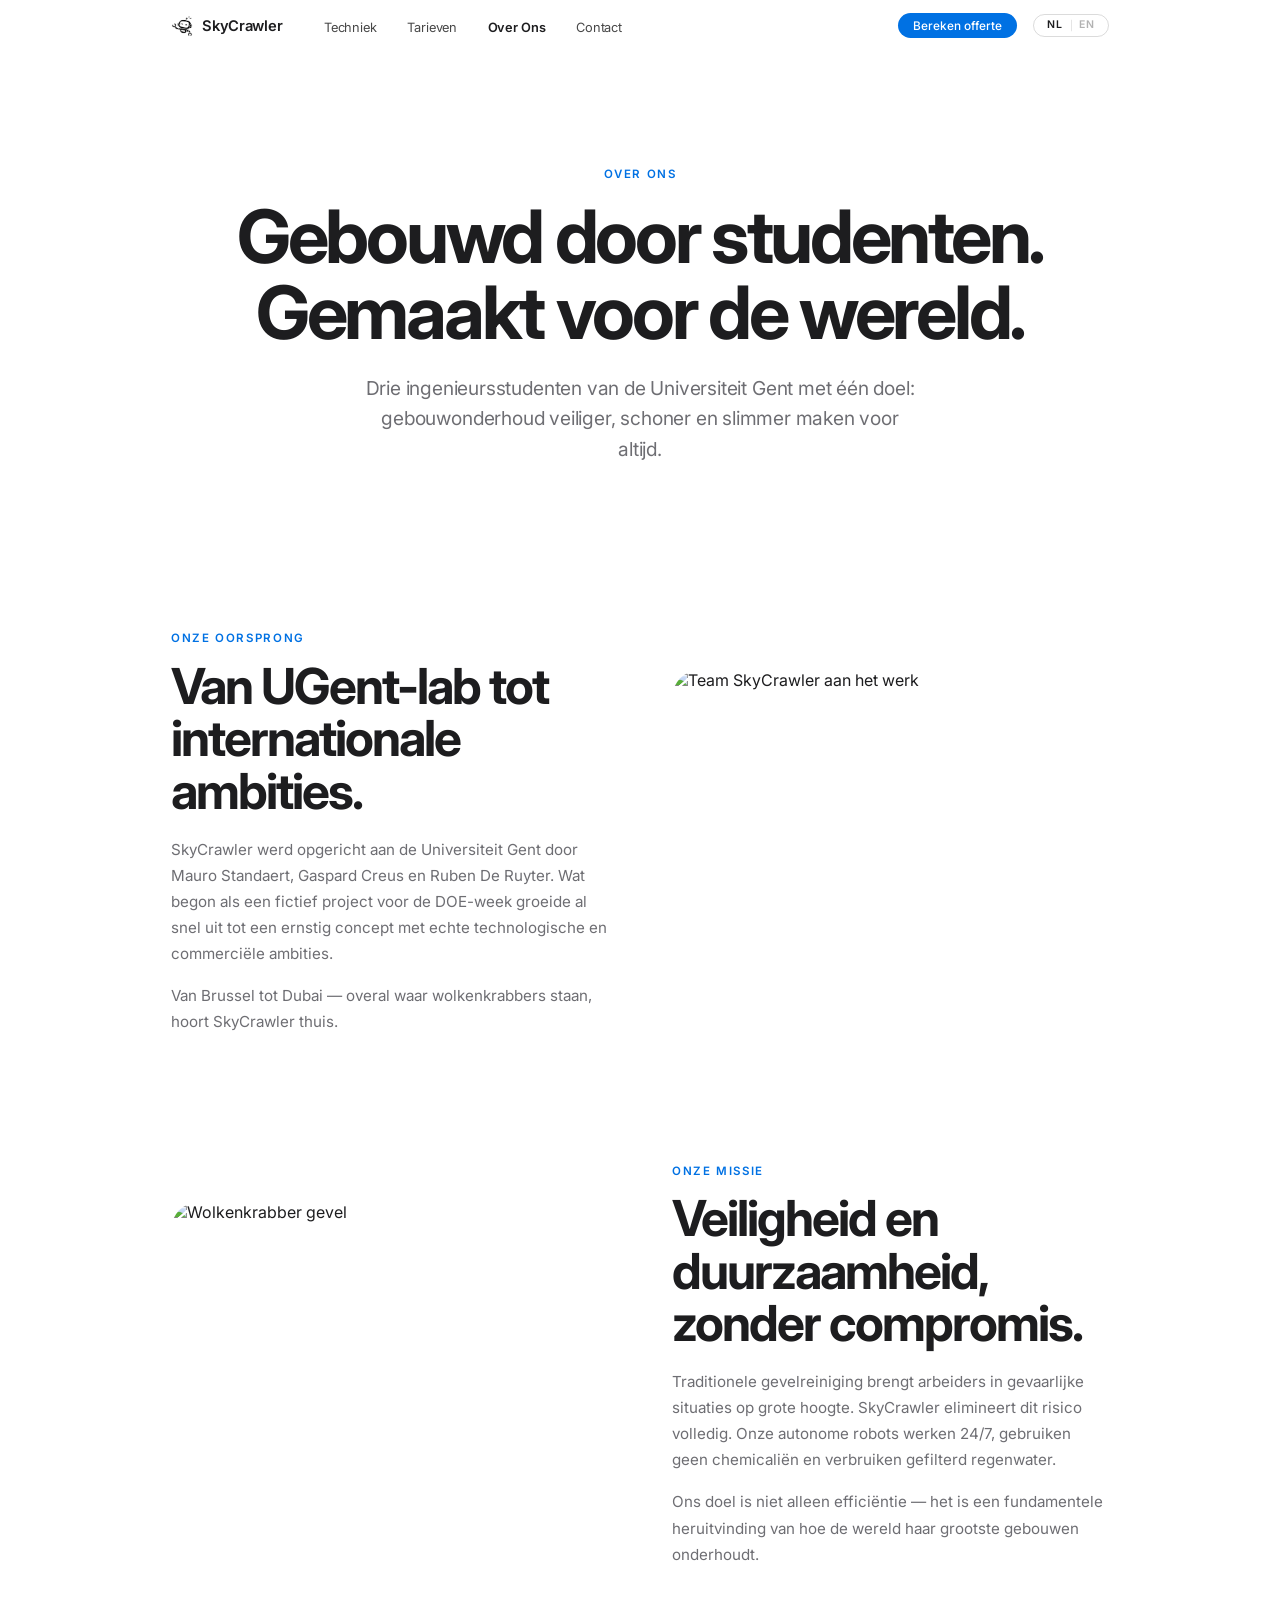
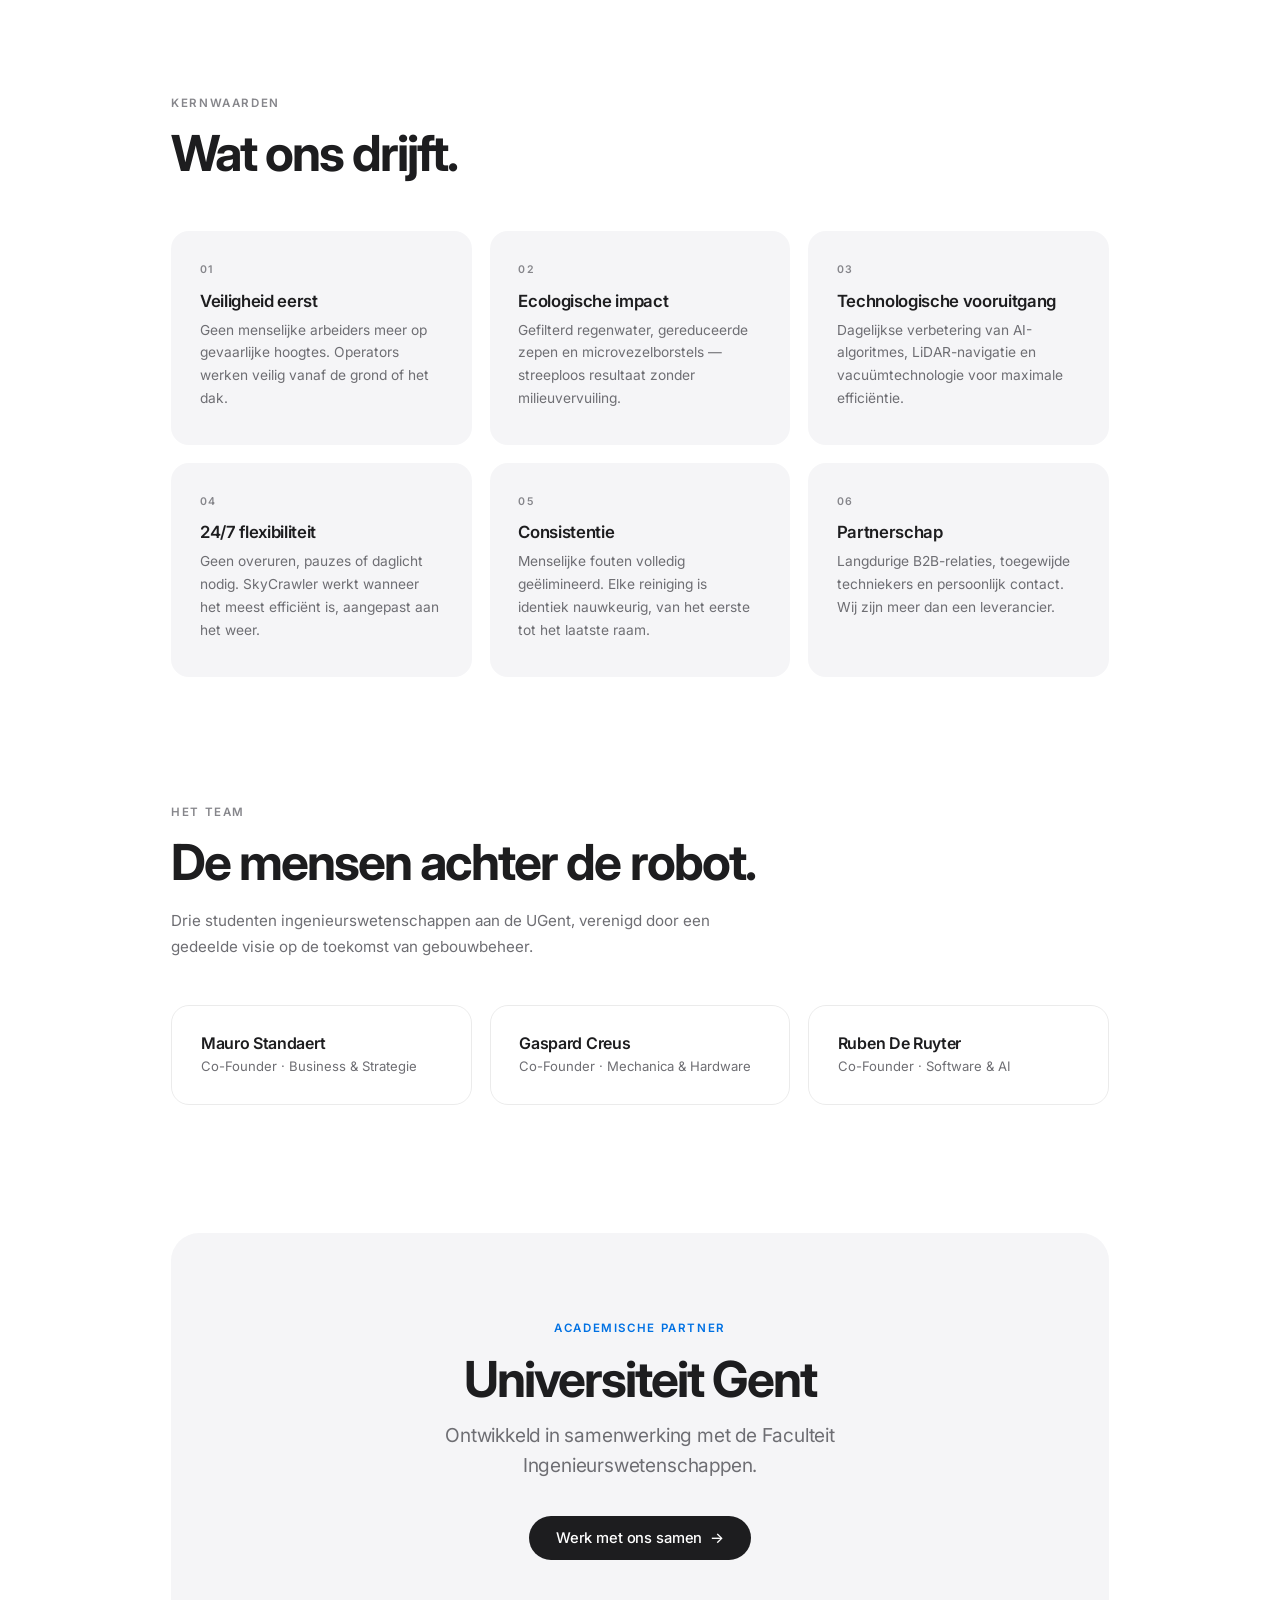
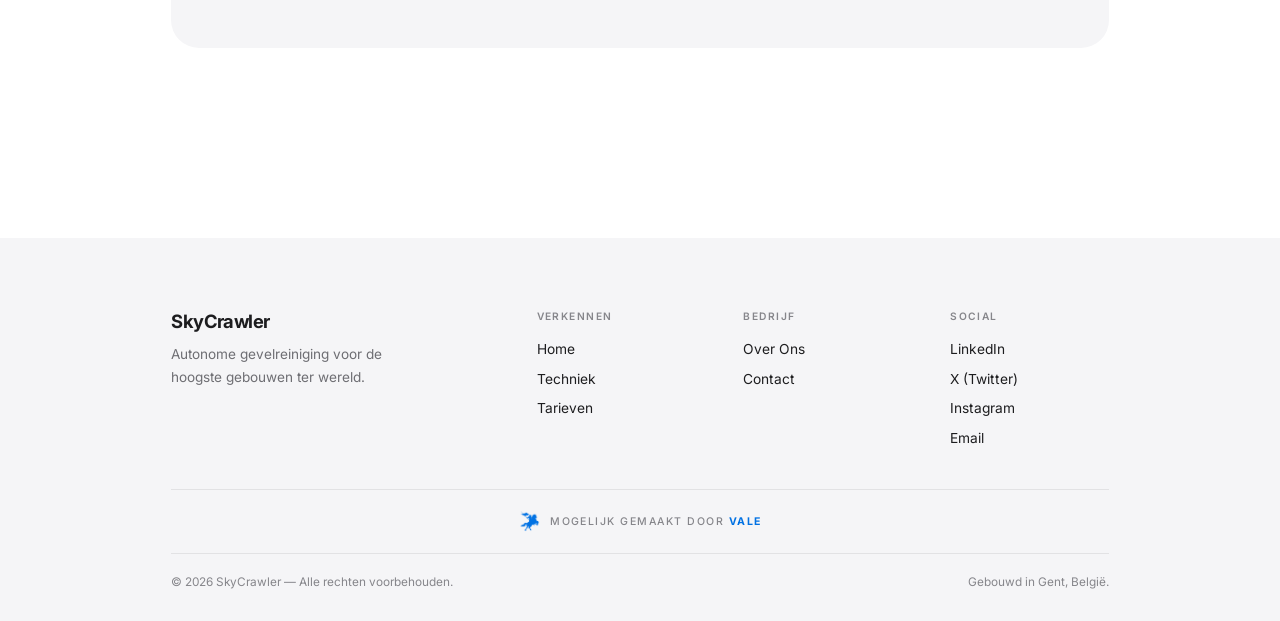
==== businessplan.html @ ca266d57 "SkyCrawler V2 — clean Apple-style redesign (all pages, NL/EN)" ====
<!DOCTYPE html>
<html lang="nl">
<head>
  <meta charset="UTF-8" />
  <meta name="viewport" content="width=device-width, initial-scale=1.0" />
  <title>SkyCrawler — Over Ons</title>
  <meta name="description" content="Drie ingenieursstudenten van de Universiteit Gent met één doel: gebouwonderhoud veiliger, schoner en slimmer maken." />
  <link rel="icon" type="image/png" href="black_robot_logo_transparent.png">
  <link rel="preconnect" href="https://fonts.googleapis.com">
  <link rel="preconnect" href="https://fonts.gstatic.com" crossorigin>
  <link href="https://fonts.googleapis.com/css2?family=Inter:wght@400;500;600;700&display=swap" rel="stylesheet">
  <link rel="stylesheet" href="style.css">
</head>
<body>

  <header class="nav">
    <div class="nav-inner">
      <a class="nav-brand" href="index.html">
        <img src="black_robot_logo_transparent.png" alt="SkyCrawler logo">
        <span>SkyCrawler</span>
      </a>
      <ul class="nav-links">
        <li><a href="techniek.html"><span class="t" data-nl="Techniek" data-en="Technology">Techniek</span></a></li>
        <li><a href="tarieven.html"><span class="t" data-nl="Tarieven" data-en="Pricing">Tarieven</span></a></li>
        <li><a href="businessplan.html"><span class="t" data-nl="Over Ons" data-en="About Us">Over Ons</span></a></li>
        <li><a href="contact.html">Contact</a></li>
      </ul>
      <div class="nav-right">
        <a class="nav-cta" href="tarieven.html#calculator"><span class="t" data-nl="Bereken offerte" data-en="Get a quote">Bereken offerte</span></a>
        <div class="lang-toggle">
          <button class="lang-btn active" data-lang="nl">NL</button>
          <span class="lang-sep">|</span>
          <button class="lang-btn" data-lang="en">EN</button>
        </div>
        <button class="hamburger" aria-label="Menu"><span></span><span></span><span></span></button>
      </div>
    </div>
  </header>
  <div class="mobile-menu">
    <a href="index.html">Home</a>
    <a href="techniek.html"><span class="t" data-nl="Techniek" data-en="Technology">Techniek</span></a>
    <a href="tarieven.html"><span class="t" data-nl="Tarieven" data-en="Pricing">Tarieven</span></a>
    <a href="businessplan.html"><span class="t" data-nl="Over Ons" data-en="About Us">Over Ons</span></a>
    <a href="contact.html">Contact</a>
  </div>

  <!-- ══ HERO ══ -->
  <section class="hero" style="padding-bottom:0;">
    <div class="wrap">
      <p class="eyebrow reveal"><span class="t" data-nl="Over ons" data-en="About us">Over ons</span></p>
      <h1 class="display reveal">
        <span class="t" data-nl="Gebouwd door studenten." data-en="Built by students.">Gebouwd door studenten.</span><br>
        <span class="t" data-nl="Gemaakt voor de wereld." data-en="Made for the world.">Gemaakt voor de wereld.</span>
      </h1>
      <p class="lede reveal">
        <span class="t"
          data-nl="Drie ingenieursstudenten van de Universiteit Gent met één doel: gebouwonderhoud veiliger, schoner en slimmer maken voor altijd."
          data-en="Three engineering students from Ghent University with one goal: making building maintenance safer, cleaner and smarter forever.">
          Drie ingenieursstudenten van de Universiteit Gent met één doel: gebouwonderhoud veiliger, schoner en slimmer maken voor altijd.
        </span>
      </p>
    </div>
  </section>

  <!-- ══ ORIGIN ══ -->
  <section class="section">
    <div class="wrap">
      <div class="split">
        <div>
          <p class="eyebrow reveal"><span class="t" data-nl="Onze oorsprong" data-en="Our origin">Onze oorsprong</span></p>
          <h2 class="title-lg reveal"><span class="t" data-nl="Van UGent-lab tot internationale ambities." data-en="From UGent lab to international ambitions.">Van UGent-lab tot internationale ambities.</span></h2>
          <p class="body-txt reveal">
            <span class="t"
              data-nl="SkyCrawler werd opgericht aan de Universiteit Gent door Mauro Standaert, Gaspard Creus en Ruben De Ruyter. Wat begon als een fictief project voor de DOE-week groeide al snel uit tot een ernstig concept met echte technologische en commerciële ambities."
              data-en="SkyCrawler was founded at Ghent University by Mauro Standaert, Gaspard Creus and Ruben De Ruyter. What began as a fictional project for DOE week quickly grew into a serious concept with real technological and commercial ambitions.">
              SkyCrawler werd opgericht aan de Universiteit Gent door Mauro Standaert, Gaspard Creus en Ruben De Ruyter. Wat begon als een fictief project voor de DOE-week groeide al snel uit tot een ernstig concept met echte technologische en commerciële ambities.
            </span>
          </p>
          <p class="body-txt reveal">
            <span class="t"
              data-nl="Van Brussel tot Dubai — overal waar wolkenkrabbers staan, hoort SkyCrawler thuis."
              data-en="From Brussels to Dubai — wherever skyscrapers stand, SkyCrawler belongs.">
              Van Brussel tot Dubai — overal waar wolkenkrabbers staan, hoort SkyCrawler thuis.
            </span>
          </p>
        </div>
        <img class="reveal" src="https://images.unsplash.com/photo-1522071820081-009f0129c71c?w=1600&q=85&fit=crop" alt="Team SkyCrawler aan het werk" />
      </div>
    </div>
  </section>

  <!-- ══ MISSION ══ -->
  <section class="section" style="padding-top:0;">
    <div class="wrap">
      <div class="split">
        <img class="reveal" src="https://images.unsplash.com/photo-1486325212027-8081e485255e?w=1600&q=85&fit=crop" alt="Wolkenkrabber gevel" style="order:0;" />
        <div>
          <p class="eyebrow reveal"><span class="t" data-nl="Onze missie" data-en="Our mission">Onze missie</span></p>
          <h2 class="title-lg reveal"><span class="t" data-nl="Veiligheid en duurzaamheid, zonder compromis." data-en="Safety and sustainability, without compromise.">Veiligheid en duurzaamheid, zonder compromis.</span></h2>
          <p class="body-txt reveal">
            <span class="t"
              data-nl="Traditionele gevelreiniging brengt arbeiders in gevaarlijke situaties op grote hoogte. SkyCrawler elimineert dit risico volledig. Onze autonome robots werken 24/7, gebruiken geen chemicaliën en verbruiken gefilterd regenwater."
              data-en="Traditional façade cleaning puts workers in dangerous situations at great height. SkyCrawler eliminates this risk entirely. Our autonomous robots work 24/7, use no chemicals and consume filtered rainwater.">
              Traditionele gevelreiniging brengt arbeiders in gevaarlijke situaties op grote hoogte. SkyCrawler elimineert dit risico volledig. Onze autonome robots werken 24/7, gebruiken geen chemicaliën en verbruiken gefilterd regenwater.
            </span>
          </p>
          <p class="body-txt reveal">
            <span class="t"
              data-nl="Ons doel is niet alleen efficiëntie — het is een fundamentele heruitvinding van hoe de wereld haar grootste gebouwen onderhoudt."
              data-en="Our goal is not just efficiency — it is a fundamental reinvention of how the world maintains its tallest buildings.">
              Ons doel is niet alleen efficiëntie — het is een fundamentele heruitvinding van hoe de wereld haar grootste gebouwen onderhoudt.
            </span>
          </p>
        </div>
      </div>
    </div>
  </section>

  <!-- ══ VALUES ══ -->
  <section class="section" style="padding-top:0;">
    <div class="wrap">
      <p class="eyebrow muted reveal"><span class="t" data-nl="Kernwaarden" data-en="Core values">Kernwaarden</span></p>
      <h2 class="title-lg reveal" style="margin-bottom:3.2rem;"><span class="t" data-nl="Wat ons drijft." data-en="What drives us.">Wat ons drijft.</span></h2>
      <div class="grid-3">
        <div class="value-card reveal">
          <p class="value-idx">01</p>
          <h3 class="value-title"><span class="t" data-nl="Veiligheid eerst" data-en="Safety first">Veiligheid eerst</span></h3>
          <p class="value-body"><span class="t"
            data-nl="Geen menselijke arbeiders meer op gevaarlijke hoogtes. Operators werken veilig vanaf de grond of het dak."
            data-en="No more human workers at dangerous heights. Operators work safely from the ground or roof.">Geen menselijke arbeiders meer op gevaarlijke hoogtes. Operators werken veilig vanaf de grond of het dak.</span></p>
        </div>
        <div class="value-card reveal" style="transition-delay:.05s">
          <p class="value-idx">02</p>
          <h3 class="value-title"><span class="t" data-nl="Ecologische impact" data-en="Ecological impact">Ecologische impact</span></h3>
          <p class="value-body"><span class="t"
            data-nl="Gefilterd regenwater, gereduceerde zepen en microvezelborstels — streeploos resultaat zonder milieuvervuiling."
            data-en="Filtered rainwater, reduced soaps and microfibre brushes — streak-free results without environmental pollution.">Gefilterd regenwater, gereduceerde zepen en microvezelborstels — streeploos resultaat zonder milieuvervuiling.</span></p>
        </div>
        <div class="value-card reveal" style="transition-delay:.1s">
          <p class="value-idx">03</p>
          <h3 class="value-title"><span class="t" data-nl="Technologische vooruitgang" data-en="Technological progress">Technologische vooruitgang</span></h3>
          <p class="value-body"><span class="t"
            data-nl="Dagelijkse verbetering van AI-algoritmes, LiDAR-navigatie en vacuümtechnologie voor maximale efficiëntie."
            data-en="Daily improvements to AI algorithms, LiDAR navigation and vacuum technology for maximum efficiency.">Dagelijkse verbetering van AI-algoritmes, LiDAR-navigatie en vacuümtechnologie voor maximale efficiëntie.</span></p>
        </div>
        <div class="value-card reveal" style="transition-delay:.15s">
          <p class="value-idx">04</p>
          <h3 class="value-title"><span class="t" data-nl="24/7 flexibiliteit" data-en="24/7 flexibility">24/7 flexibiliteit</span></h3>
          <p class="value-body"><span class="t"
            data-nl="Geen overuren, pauzes of daglicht nodig. SkyCrawler werkt wanneer het meest efficiënt is, aangepast aan het weer."
            data-en="No overtime, breaks or daylight required. SkyCrawler works whenever most efficient, adapted to the weather.">Geen overuren, pauzes of daglicht nodig. SkyCrawler werkt wanneer het meest efficiënt is, aangepast aan het weer.</span></p>
        </div>
        <div class="value-card reveal" style="transition-delay:.2s">
          <p class="value-idx">05</p>
          <h3 class="value-title"><span class="t" data-nl="Consistentie" data-en="Consistency">Consistentie</span></h3>
          <p class="value-body"><span class="t"
            data-nl="Menselijke fouten volledig geëlimineerd. Elke reiniging is identiek nauwkeurig, van het eerste tot het laatste raam."
            data-en="Human error completely eliminated. Every cleaning is identically precise, from the first to the last window.">Menselijke fouten volledig geëlimineerd. Elke reiniging is identiek nauwkeurig, van het eerste tot het laatste raam.</span></p>
        </div>
        <div class="value-card reveal" style="transition-delay:.25s">
          <p class="value-idx">06</p>
          <h3 class="value-title"><span class="t" data-nl="Partnerschap" data-en="Partnership">Partnerschap</span></h3>
          <p class="value-body"><span class="t"
            data-nl="Langdurige B2B-relaties, toegewijde techniekers en persoonlijk contact. Wij zijn meer dan een leverancier."
            data-en="Long-term B2B relationships, dedicated technicians and personal contact. We are more than a supplier.">Langdurige B2B-relaties, toegewijde techniekers en persoonlijk contact. Wij zijn meer dan een leverancier.</span></p>
        </div>
      </div>
    </div>
  </section>

  <!-- ══ TEAM ══ -->
  <section class="section" style="padding-top:0;">
    <div class="wrap">
      <p class="eyebrow muted reveal"><span class="t" data-nl="Het team" data-en="The team">Het team</span></p>
      <h2 class="title-lg reveal" style="margin-bottom:1.2rem;"><span class="t" data-nl="De mensen achter de robot." data-en="The people behind the robot.">De mensen achter de robot.</span></h2>
      <p class="body-txt reveal" style="max-width:560px; margin-bottom:2.8rem;">
        <span class="t"
          data-nl="Drie studenten ingenieurswetenschappen aan de UGent, verenigd door een gedeelde visie op de toekomst van gebouwbeheer."
          data-en="Three engineering students at UGent, united by a shared vision for the future of building maintenance.">
          Drie studenten ingenieurswetenschappen aan de UGent, verenigd door een gedeelde visie op de toekomst van gebouwbeheer.
        </span>
      </p>
      <div class="grid-3">
        <div class="team-card reveal">
          <p class="team-name">Mauro Standaert</p>
          <p class="team-role"><span class="t" data-nl="Co-Founder · Business & Strategie" data-en="Co-Founder · Business & Strategy">Co-Founder · Business & Strategie</span></p>
        </div>
        <div class="team-card reveal" style="transition-delay:.08s">
          <p class="team-name">Gaspard Creus</p>
          <p class="team-role"><span class="t" data-nl="Co-Founder · Mechanica & Hardware" data-en="Co-Founder · Mechanics & Hardware">Co-Founder · Mechanica & Hardware</span></p>
        </div>
        <div class="team-card reveal" style="transition-delay:.16s">
          <p class="team-name">Ruben De Ruyter</p>
          <p class="team-role">Co-Founder · Software & AI</p>
        </div>
      </div>
    </div>
  </section>

  <!-- ══ PARTNER / CTA ══ -->
  <section class="section-tight" style="padding-top:0;">
    <div class="wrap">
      <div class="cta-band reveal">
        <p class="eyebrow"><span class="t" data-nl="Academische partner" data-en="Academic partner">Academische partner</span></p>
        <h2 class="title-lg"><span class="t" data-nl="Universiteit Gent" data-en="Ghent University">Universiteit Gent</span></h2>
        <p class="lede">
          <span class="t"
            data-nl="Ontwikkeld in samenwerking met de Faculteit Ingenieurswetenschappen."
            data-en="Developed in collaboration with the Faculty of Engineering and Architecture.">
            Ontwikkeld in samenwerking met de Faculteit Ingenieurswetenschappen.
          </span>
        </p>
        <a href="contact.html" class="btn btn-dark"><span class="t" data-nl="Werk met ons samen" data-en="Work with us">Werk met ons samen</span> <span class="arr">→</span></a>
      </div>
    </div>
  </section>

  <footer></footer>
  <script src="main.js"></script>
</body>
</html>
---- style.css ----
/* ═══════════════════════════════════════════
   SkyCrawler V2 — Design System
   Light, minimal, Apple-inspired
   ═══════════════════════════════════════════ */

*, *::before, *::after { box-sizing: border-box; margin: 0; padding: 0; }

:root {
  --ink: #1d1d1f;
  --mid: #6e6e73;
  --faint: #86868b;
  --bg: #ffffff;
  --panel: #f5f5f7;
  --hairline: rgba(0, 0, 0, 0.08);
  --accent: #0071e3;
  --accent-hover: #0077ed;
  --radius: 28px;
  --radius-sm: 18px;
  --nav-h: 52px;
  --ease: cubic-bezier(0.25, 0.46, 0.45, 0.94);
}

html { scroll-behavior: smooth; -webkit-text-size-adjust: 100%; }

body {
  font-family: 'Inter', -apple-system, BlinkMacSystemFont, 'SF Pro Text', sans-serif;
  background: var(--bg);
  color: var(--ink);
  overflow-x: hidden;
  -webkit-font-smoothing: antialiased;
  text-rendering: optimizeLegibility;
}

img { max-width: 100%; display: block; }
a { color: inherit; }

::selection { background: rgba(0, 113, 227, 0.18); }

/* ── LAYOUT ── */
.wrap { max-width: 1040px; margin: 0 auto; padding: 0 max(22px, 4vw); }
.wrap-wide { max-width: 1240px; margin: 0 auto; padding: 0 max(22px, 4vw); }

.section { padding: clamp(5rem, 10vw, 8.5rem) 0; }
.section-tight { padding: clamp(3.5rem, 7vw, 5.5rem) 0; }

/* ── NAV ── */
.nav {
  position: fixed; top: 0; left: 0; right: 0; z-index: 500;
  height: var(--nav-h);
  background: rgba(255, 255, 255, 0.72);
  -webkit-backdrop-filter: saturate(180%) blur(20px);
  backdrop-filter: saturate(180%) blur(20px);
  border-bottom: 1px solid transparent;
  transition: border-color 0.3s ease, background 0.3s ease;
}
.nav.scrolled { border-bottom-color: var(--hairline); background: rgba(255, 255, 255, 0.85); }
.nav-inner {
  max-width: 1040px; margin: 0 auto; height: 100%;
  padding: 0 max(22px, 4vw);
  display: flex; align-items: center; gap: 2.2rem;
}
.nav-brand { display: flex; align-items: center; gap: 0.6rem; text-decoration: none; margin-right: 0.4rem; }
.nav-brand img { height: 22px; width: auto; }
.nav-brand span { font-size: 0.92rem; font-weight: 600; letter-spacing: -0.02em; color: var(--ink); }
.nav-links { list-style: none; display: flex; gap: 1.9rem; align-items: center; }
.nav-links a {
  text-decoration: none; font-size: 0.8rem; font-weight: 400;
  color: rgba(0, 0, 0, 0.72); letter-spacing: -0.01em;
  transition: color 0.2s ease;
}
.nav-links a:hover, .nav-links a.active { color: var(--ink); }
.nav-links a.active { font-weight: 600; }
.nav-right { margin-left: auto; display: flex; align-items: center; gap: 1rem; }
.nav-cta {
  display: none; text-decoration: none;
  font-size: 0.74rem; font-weight: 500; color: #fff;
  background: var(--accent); padding: 0.36rem 0.95rem; border-radius: 980px;
  transition: background 0.2s ease;
}
.nav-cta:hover { background: var(--accent-hover); }
@media (min-width: 900px) { .nav-cta { display: inline-block; } }

.lang-toggle {
  display: flex; align-items: center; gap: 0.4rem;
  border: 1px solid rgba(0, 0, 0, 0.14); border-radius: 980px;
  padding: 0.3rem 0.8rem;
}
.lang-btn {
  background: none; border: none; cursor: pointer; font-family: inherit;
  font-size: 0.66rem; font-weight: 600; letter-spacing: 0.1em; line-height: 1;
  color: rgba(0, 0, 0, 0.3); padding: 0; transition: color 0.25s ease;
}
.lang-btn.active { color: var(--ink); }
.lang-sep { font-size: 0.6rem; color: rgba(0, 0, 0, 0.14); user-select: none; }

.hamburger {
  display: none; background: none; border: none; cursor: pointer;
  width: 34px; height: 34px; position: relative; z-index: 610;
}
.hamburger span {
  display: block; width: 17px; height: 1.5px; background: var(--ink);
  margin: 4px auto; border-radius: 2px; transition: transform 0.3s var(--ease), opacity 0.2s;
}
.hamburger.open span:nth-child(1) { transform: translateY(5.5px) rotate(45deg); }
.hamburger.open span:nth-child(2) { opacity: 0; }
.hamburger.open span:nth-child(3) { transform: translateY(-5.5px) rotate(-45deg); }

.mobile-menu {
  position: fixed; inset: 0; z-index: 600;
  background: rgba(255, 255, 255, 0.94);
  -webkit-backdrop-filter: blur(24px); backdrop-filter: blur(24px);
  display: flex; flex-direction: column; justify-content: center;
  padding: 0 2.2rem; gap: 0.4rem;
  opacity: 0; pointer-events: none; transition: opacity 0.3s ease;
}
.mobile-menu.open { opacity: 1; pointer-events: auto; }
.mobile-menu a {
  text-decoration: none; color: var(--ink);
  font-size: 1.7rem; font-weight: 600; letter-spacing: -0.03em;
  padding: 0.7rem 0; border-bottom: 1px solid var(--hairline);
  opacity: 0; transform: translateY(12px);
  transition: opacity 0.4s ease, transform 0.4s var(--ease);
}
.mobile-menu.open a { opacity: 1; transform: translateY(0); }
.mobile-menu.open a:nth-child(1) { transition-delay: 0.05s; }
.mobile-menu.open a:nth-child(2) { transition-delay: 0.1s; }
.mobile-menu.open a:nth-child(3) { transition-delay: 0.15s; }
.mobile-menu.open a:nth-child(4) { transition-delay: 0.2s; }
.mobile-menu.open a:nth-child(5) { transition-delay: 0.25s; }

@media (max-width: 820px) {
  .nav-links { display: none; }
  .hamburger { display: block; }
}

/* ── TYPE ── */
.eyebrow {
  font-size: 0.72rem; font-weight: 600; letter-spacing: 0.14em;
  text-transform: uppercase; color: var(--accent); margin-bottom: 1.1rem;
}
.eyebrow.muted { color: var(--faint); }
.display {
  font-size: clamp(2.6rem, 6.4vw, 4.6rem); font-weight: 700;
  letter-spacing: -0.045em; line-height: 1.03; color: var(--ink);
}
.title-lg {
  font-size: clamp(2rem, 4.2vw, 3.1rem); font-weight: 700;
  letter-spacing: -0.04em; line-height: 1.06; color: var(--ink);
}
.title-md {
  font-size: clamp(1.45rem, 2.6vw, 2rem); font-weight: 700;
  letter-spacing: -0.03em; line-height: 1.15; color: var(--ink);
}
.lede {
  font-size: clamp(1rem, 1.7vw, 1.2rem); font-weight: 400;
  color: var(--mid); line-height: 1.6; letter-spacing: -0.01em;
}
.body-txt { font-size: 0.95rem; font-weight: 400; color: var(--mid); line-height: 1.72; }

/* ── BUTTONS ── */
.btn {
  display: inline-flex; align-items: center; gap: 0.5rem;
  padding: 0.8rem 1.7rem; border-radius: 980px;
  font-size: 0.92rem; font-weight: 500; letter-spacing: -0.01em;
  text-decoration: none; cursor: pointer; border: none; font-family: inherit;
  transition: background 0.2s ease, transform 0.2s var(--ease), box-shadow 0.2s ease;
}
.btn-primary { background: var(--accent); color: #fff; }
.btn-primary:hover { background: var(--accent-hover); transform: translateY(-1px); box-shadow: 0 10px 26px rgba(0, 113, 227, 0.28); }
.btn-dark { background: var(--ink); color: #fff; }
.btn-dark:hover { background: #000; transform: translateY(-1px); box-shadow: 0 10px 26px rgba(0, 0, 0, 0.16); }
.btn-link {
  display: inline-flex; align-items: center; gap: 0.35rem;
  font-size: 0.95rem; font-weight: 500; color: var(--accent);
  text-decoration: none; letter-spacing: -0.01em;
}
.btn-link .arr { transition: transform 0.2s var(--ease); display: inline-block; }
.btn-link:hover .arr { transform: translateX(3px); }
.btn-link:hover { text-decoration: underline; }

/* ── REVEAL ── */
.reveal { opacity: 0; transform: translateY(26px); transition: opacity 0.7s ease, transform 0.7s var(--ease); }
.reveal.vis { opacity: 1; transform: translateY(0); }
@media (prefers-reduced-motion: reduce) {
  .reveal { opacity: 1; transform: none; transition: none; }
}

/* ── CARDS ── */
.card {
  background: var(--panel); border-radius: var(--radius);
  padding: clamp(1.8rem, 3vw, 2.6rem);
}
.card-white {
  background: #fff; border: 1px solid var(--hairline); border-radius: var(--radius);
  padding: clamp(1.8rem, 3vw, 2.6rem);
}

/* ── HERO (shared) ── */
.hero { padding: calc(var(--nav-h) + clamp(4rem, 9vw, 7.5rem)) 0 clamp(3rem, 6vw, 5rem); text-align: center; }
.hero .display { max-width: 820px; margin: 0 auto 1.4rem; }
.hero .lede { max-width: 560px; margin: 0 auto 2.4rem; }
.hero-actions { display: flex; gap: 1.6rem; align-items: center; justify-content: center; flex-wrap: wrap; }

.hero-media { margin-top: clamp(2.5rem, 6vw, 4.5rem); }
.hero-media img {
  width: 100%; border-radius: var(--radius);
  box-shadow: 0 24px 70px rgba(0, 0, 0, 0.14);
}

/* ── STAT / PROBLEM CARDS ── */
.grid-3 { display: grid; grid-template-columns: repeat(3, 1fr); gap: 1.1rem; }
.grid-2 { display: grid; grid-template-columns: 1fr 1fr; gap: 1.1rem; }

.stat-card { display: flex; flex-direction: column; }
.stat-cat {
  font-size: 0.66rem; font-weight: 700; letter-spacing: 0.18em;
  text-transform: uppercase; color: var(--faint); margin-bottom: 2.2rem;
}
.stat-big {
  font-size: clamp(2.6rem, 5vw, 3.8rem); font-weight: 700;
  letter-spacing: -0.05em; color: var(--ink); line-height: 1; margin-bottom: 0.5rem;
}
.stat-unit { font-size: 0.8rem; font-weight: 500; color: var(--faint); margin-bottom: 1.4rem; }
.stat-title { font-size: 1.05rem; font-weight: 600; letter-spacing: -0.02em; color: var(--ink); margin-bottom: 0.6rem; }
.stat-body { font-size: 0.88rem; color: var(--mid); line-height: 1.68; }
.stat-note {
  margin-top: 1.6rem; padding-top: 1.2rem; border-top: 1px solid var(--hairline);
  font-size: 0.78rem; color: var(--faint); line-height: 1.6;
}
.stat-note strong { color: var(--mid); font-weight: 600; }

/* ── COMPARISON BARS ── */
.chart-grid { display: grid; grid-template-columns: repeat(2, 1fr); gap: 1.1rem; }
.chart-card { background: #fff; border: 1px solid var(--hairline); border-radius: var(--radius); padding: 2rem 2.2rem 1.7rem; }
.chart-hd {
  font-size: 0.7rem; font-weight: 600; letter-spacing: 0.12em;
  text-transform: uppercase; color: var(--faint); margin-bottom: 1.6rem;
}
.bars { display: flex; gap: 2.4rem; height: 150px; align-items: flex-end; justify-content: center; border-bottom: 1px solid var(--hairline); }
.bar-col { display: flex; flex-direction: column; align-items: center; justify-content: flex-end; height: 100%; }
.bar-val { font-size: 0.82rem; font-weight: 600; color: var(--mid); margin-bottom: 0.5rem; white-space: nowrap; }
.bar-val.hi { color: var(--accent); }
.bar {
  width: 44px; border-radius: 8px 8px 0 0; height: 0;
  transition: height 1.2s var(--ease);
}
.bar.grey { background: #d8d8dc; }
.bar.blue { background: linear-gradient(to top, #0058b0, var(--accent)); }
.bar.animated { height: var(--h); }
.bar-x { display: flex; gap: 2.4rem; justify-content: center; padding-top: 0.7rem; }
.bar-x span { width: 44px; min-width: max-content; text-align: center; font-size: 0.72rem; color: var(--faint); }

/* ── FEATURE LIST ── */
.feat-grid { display: grid; grid-template-columns: repeat(3, 1fr); gap: clamp(1.6rem, 3vw, 2.8rem); }
.feat-idx { font-size: 0.68rem; font-weight: 600; letter-spacing: 0.14em; color: var(--faint); margin-bottom: 0.9rem; }
.feat-title { font-size: 1.25rem; font-weight: 700; letter-spacing: -0.025em; color: var(--ink); margin-bottom: 0.6rem; }
.feat-body { font-size: 0.9rem; color: var(--mid); line-height: 1.7; }

/* ── TRUST CAROUSEL ── */
.carousel-outer {
  overflow: hidden;
  -webkit-mask-image: linear-gradient(90deg, transparent 0%, #000 12%, #000 88%, transparent 100%);
  mask-image: linear-gradient(90deg, transparent 0%, #000 12%, #000 88%, transparent 100%);
}
.carousel-track { display: flex; align-items: center; animation: sc-car 36s linear infinite; width: max-content; }
@keyframes sc-car { from { transform: translateX(0); } to { transform: translateX(-50%); } }
.logo-item {
  padding: 0 3rem; white-space: nowrap; font-size: 0.8rem; font-weight: 700;
  letter-spacing: 0.08em; color: #c2c5cc; text-transform: uppercase; line-height: 3;
}
.logo-item.serif { font-style: italic; text-transform: none; letter-spacing: 0.02em; font-weight: 600; }

/* ── CTA BAND ── */
.cta-band { background: var(--panel); border-radius: var(--radius); padding: clamp(3.2rem, 7vw, 5.5rem) clamp(1.6rem, 5vw, 4rem); text-align: center; }
.cta-band .title-lg { margin-bottom: 0.9rem; }
.cta-band .lede { max-width: 480px; margin: 0 auto 2.2rem; }

/* ── SPEC GRID (techniek) ── */
.spec-grid { display: grid; grid-template-columns: repeat(3, 1fr); gap: 1.1rem; }
.spec-cell { background: var(--panel); border-radius: var(--radius-sm); padding: 2.1rem 1.9rem; }
.spec-num {
  font-size: clamp(1.9rem, 3.4vw, 2.6rem); font-weight: 700;
  letter-spacing: -0.045em; color: var(--ink); margin-bottom: 0.35rem;
}
.spec-label { font-size: 0.82rem; color: var(--mid); }

/* ── SPLIT (image + text) ── */
.split { display: grid; grid-template-columns: 1fr 1fr; gap: clamp(2.2rem, 5vw, 4.5rem); align-items: center; }
.split img { width: 100%; border-radius: var(--radius); aspect-ratio: 4 / 3; object-fit: cover; }
.split .eyebrow { margin-bottom: 0.9rem; }
.split .title-lg { margin-bottom: 1.2rem; max-width: 460px; }
.split .body-txt + .body-txt { margin-top: 1rem; }

/* ── DETAIL ROWS (techniek mechanics) ── */
.detail-list { border-top: 1px solid var(--hairline); }
.detail-row {
  display: grid; grid-template-columns: 200px 1fr; gap: 2.5rem;
  padding: 2.2rem 0; border-bottom: 1px solid var(--hairline);
}
.detail-key { font-size: 0.74rem; font-weight: 600; letter-spacing: 0.12em; text-transform: uppercase; color: var(--faint); padding-top: 0.3rem; }
.detail-title { font-size: 1.15rem; font-weight: 600; letter-spacing: -0.02em; color: var(--ink); margin-bottom: 0.55rem; }
.detail-body { font-size: 0.92rem; color: var(--mid); line-height: 1.72; max-width: 620px; }

/* ── CALCULATOR ── */
.calc-grid { display: grid; grid-template-columns: 1fr 1fr; gap: 1.1rem; align-items: stretch; }
.calc-panel { background: var(--panel); border-radius: var(--radius); padding: clamp(2rem, 3.4vw, 2.8rem); }
.panel-title {
  font-size: 0.72rem; font-weight: 600; letter-spacing: 0.13em;
  text-transform: uppercase; color: var(--faint); margin-bottom: 2rem;
}
.field-slider { margin-bottom: 2.1rem; }
.field-slider label {
  display: flex; justify-content: space-between; align-items: baseline;
  font-size: 0.88rem; font-weight: 500; color: var(--ink); margin-bottom: 0.85rem; gap: 1rem;
}
.field-slider label output { font-size: 0.86rem; font-weight: 600; color: var(--accent); white-space: nowrap; }
input[type="range"] {
  width: 100%; -webkit-appearance: none; appearance: none; height: 3px;
  background: rgba(0, 0, 0, 0.12); outline: none; border-radius: 3px; cursor: pointer;
}
input[type="range"]::-webkit-slider-thumb {
  -webkit-appearance: none; width: 20px; height: 20px; border-radius: 50%;
  background: #fff; border: 1px solid rgba(0, 0, 0, 0.08);
  box-shadow: 0 2px 8px rgba(0, 0, 0, 0.22); cursor: pointer;
}
input[type="range"]::-moz-range-thumb {
  width: 20px; height: 20px; border-radius: 50%;
  background: #fff; border: 1px solid rgba(0, 0, 0, 0.08);
  box-shadow: 0 2px 8px rgba(0, 0, 0, 0.22); cursor: pointer;
}
.output-panel { background: var(--ink); color: #fff; border-radius: var(--radius); padding: clamp(2rem, 3.4vw, 2.8rem); display: flex; flex-direction: column; }
.output-panel .panel-title { color: rgba(255, 255, 255, 0.45); }
.output-row {
  display: flex; justify-content: space-between; align-items: baseline;
  padding: 1rem 0; border-bottom: 1px solid rgba(255, 255, 255, 0.12);
}
.output-row .label { font-size: 0.88rem; color: rgba(255, 255, 255, 0.55); }
.output-row .value { font-size: 1rem; font-weight: 600; letter-spacing: -0.02em; }
.output-total { margin-top: auto; padding-top: 1.8rem; }
.output-total .label {
  font-size: 0.68rem; font-weight: 600; letter-spacing: 0.12em;
  text-transform: uppercase; color: rgba(255, 255, 255, 0.45); margin-bottom: 0.4rem;
}
.output-total .capex { font-size: clamp(1.9rem, 3.6vw, 2.7rem); font-weight: 700; letter-spacing: -0.04em; }
.output-total .opex { font-size: 1rem; color: rgba(255, 255, 255, 0.55); margin-top: 0.25rem; }
.output-panel .btn { margin-top: 1.8rem; justify-content: center; background: #fff; color: var(--ink); }
.output-panel .btn:hover { background: var(--panel); transform: translateY(-1px); }

/* ── FAQ ── */
.faq-list { border-top: 1px solid var(--hairline); }
.faq-item { border-bottom: 1px solid var(--hairline); }
.faq-question {
  width: 100%; background: none; border: none; text-align: left;
  display: flex; align-items: center; justify-content: space-between; gap: 2rem;
  padding: 1.5rem 0; cursor: pointer; font-family: inherit;
}
.faq-q-text { font-size: 1rem; font-weight: 500; letter-spacing: -0.015em; color: var(--ink); line-height: 1.45; }
.faq-icon {
  width: 26px; height: 26px; flex-shrink: 0; border-radius: 50%;
  background: var(--panel);
  display: flex; align-items: center; justify-content: center;
  color: var(--mid); transition: transform 0.35s var(--ease), background 0.2s;
}
.faq-item.open .faq-icon { transform: rotate(45deg); background: #e8e8ed; }
.faq-answer-wrap { overflow: hidden; max-height: 0; transition: max-height 0.4s var(--ease); }
.faq-item.open .faq-answer-wrap { max-height: 340px; }
.faq-answer { font-size: 0.9rem; color: var(--mid); line-height: 1.75; padding: 0 3rem 1.6rem 0; max-width: 680px; }

/* ── VALUES / TEAM (over ons) ── */
.value-card { background: var(--panel); border-radius: var(--radius-sm); padding: 2rem 1.8rem 2.2rem; transition: transform 0.3s var(--ease), box-shadow 0.3s ease; }
.value-card:hover { transform: translateY(-4px); box-shadow: 0 18px 40px rgba(0, 0, 0, 0.07); }
.value-idx { font-size: 0.66rem; font-weight: 600; letter-spacing: 0.14em; color: var(--faint); margin-bottom: 0.9rem; }
.value-title { font-size: 1.05rem; font-weight: 600; letter-spacing: -0.02em; color: var(--ink); margin-bottom: 0.5rem; }
.value-body { font-size: 0.86rem; color: var(--mid); line-height: 1.66; }

.team-card { border: 1px solid var(--hairline); border-radius: var(--radius-sm); padding: 1.7rem 1.8rem; }
.team-name { font-size: 1rem; font-weight: 600; letter-spacing: -0.02em; color: var(--ink); margin-bottom: 0.25rem; }
.team-role { font-size: 0.82rem; color: var(--mid); line-height: 1.5; }

/* ── CONTACT ── */
.contact-grid { display: grid; grid-template-columns: 1fr 1.1fr; gap: clamp(2.5rem, 5vw, 4.5rem); align-items: start; }
.info-head {
  font-size: 0.66rem; font-weight: 700; letter-spacing: 0.18em;
  text-transform: uppercase; color: var(--faint); margin-bottom: 0.9rem;
}
.contact-block + .contact-block { margin-top: 2.6rem; }
.contact-link {
  display: flex; align-items: center; justify-content: space-between;
  padding: 0.85rem 0; border-bottom: 1px solid var(--hairline);
  text-decoration: none; font-size: 0.92rem; font-weight: 500; color: var(--ink);
  transition: color 0.18s ease;
}
.contact-link:first-of-type { border-top: 1px solid var(--hairline); }
.contact-link:hover { color: var(--accent); }
.contact-link .arr { opacity: 0.3; transition: opacity 0.18s, transform 0.18s var(--ease); }
.contact-link:hover .arr { opacity: 1; transform: translateX(4px); }
.step { display: flex; align-items: flex-start; gap: 1rem; }
.step + .step { margin-top: 1.2rem; }
.step-n { font-size: 0.66rem; font-weight: 700; color: var(--accent); flex-shrink: 0; padding-top: 0.2rem; min-width: 22px; }
.step-txt { font-size: 0.9rem; color: var(--ink); line-height: 1.55; }
.step-txt small { display: block; font-size: 0.78rem; color: var(--faint); margin-top: 0.15rem; }

.form-panel { background: var(--panel); border-radius: var(--radius); padding: clamp(1.8rem, 3.4vw, 2.8rem); }
.form-grid { display: grid; grid-template-columns: 1fr 1fr; gap: 0.85rem; }
.form-full { grid-column: span 2; }
.form-field { display: flex; flex-direction: column; gap: 0.4rem; }
.form-field label {
  font-size: 0.7rem; font-weight: 600; letter-spacing: 0.06em;
  text-transform: uppercase; color: var(--faint);
}
.form-field input, .form-field textarea, .form-field select {
  padding: 0.9rem 1rem; border: 1px solid rgba(0, 0, 0, 0.1); border-radius: 12px;
  font-family: inherit; font-size: 0.92rem; color: var(--ink);
  background: #fff; outline: none; resize: none; appearance: none; -webkit-appearance: none;
  transition: border-color 0.2s ease, box-shadow 0.2s ease;
}
.form-field input:focus, .form-field textarea:focus, .form-field select:focus {
  border-color: var(--accent); box-shadow: 0 0 0 3.5px rgba(0, 113, 227, 0.14);
}
.form-field textarea { min-height: 140px; }
.form-field select {
  background-image: url("data:image/svg+xml,%3Csvg xmlns='http://www.w3.org/2000/svg' width='12' height='8' viewBox='0 0 12 8'%3E%3Cpath d='M1 1l5 5 5-5' stroke='%236e6e73' stroke-width='1.5' fill='none' stroke-linecap='round'/%3E%3C/svg%3E");
  background-repeat: no-repeat; background-position: right 1rem center;
  padding-right: 2.5rem; cursor: pointer;
}

/* ── FOOTER ── */
.footer { background: var(--panel); margin-top: clamp(4rem, 8vw, 7rem); }
.footer-inner { max-width: 1040px; margin: 0 auto; padding: clamp(3rem, 6vw, 4.5rem) max(22px, 4vw) 2rem; }
.footer-grid {
  display: grid; grid-template-columns: 2fr 1fr 1fr 1fr; gap: 2rem 3rem;
  padding-bottom: 2.6rem; border-bottom: 1px solid var(--hairline);
}
.footer-brand-name { font-size: 1.15rem; font-weight: 700; letter-spacing: -0.03em; color: var(--ink); margin-bottom: 0.7rem; }
.footer-tagline { font-size: 0.85rem; color: var(--mid); line-height: 1.65; max-width: 250px; }
.footer-col-hd {
  font-size: 0.64rem; font-weight: 600; letter-spacing: 0.14em;
  text-transform: uppercase; color: var(--faint); margin-bottom: 1rem;
}
.footer-links { list-style: none; display: flex; flex-direction: column; gap: 0.6rem; }
.footer-links a { text-decoration: none; font-size: 0.86rem; color: var(--ink); transition: color 0.18s; }
.footer-links a:hover { color: var(--mid); }
.footer-vale {
  display: flex; align-items: center; justify-content: center; gap: 0.6rem;
  padding: 1.3rem 0; border-bottom: 1px solid var(--hairline);
  text-decoration: none; transition: opacity 0.2s;
}
.footer-vale:hover { opacity: 0.7; }
.footer-vale .horse {
  display: inline-block; height: 22px; width: 22px; flex-shrink: 0; background: var(--accent);
  -webkit-mask: url("horseman_logo_transparent.png") no-repeat center / contain;
  mask: url("horseman_logo_transparent.png") no-repeat center / contain;
}
.footer-vale span { font-size: 0.66rem; font-weight: 500; letter-spacing: 0.14em; text-transform: uppercase; color: var(--faint); }
.footer-vale strong { font-weight: 700; color: var(--accent); }
.footer-btm {
  display: flex; align-items: center; justify-content: space-between;
  padding-top: 1.3rem; flex-wrap: wrap; gap: 0.5rem;
}
.footer-btm span { font-size: 0.74rem; color: var(--faint); }

/* ── RESPONSIVE ── */
@media (max-width: 900px) {
  .grid-3, .feat-grid, .spec-grid { grid-template-columns: 1fr 1fr; }
  .chart-grid, .calc-grid, .contact-grid, .split { grid-template-columns: 1fr; }
  .detail-row { grid-template-columns: 1fr; gap: 0.7rem; padding: 1.8rem 0; }
  .footer-grid { grid-template-columns: 1fr 1fr; }
  .footer-brand-col { grid-column: span 2; }
}
@media (max-width: 600px) {
  .grid-3, .grid-2, .feat-grid, .spec-grid { grid-template-columns: 1fr; }
  .hero-actions { flex-direction: column; gap: 1.1rem; }
  .footer-btm { flex-direction: column; text-align: center; }
}
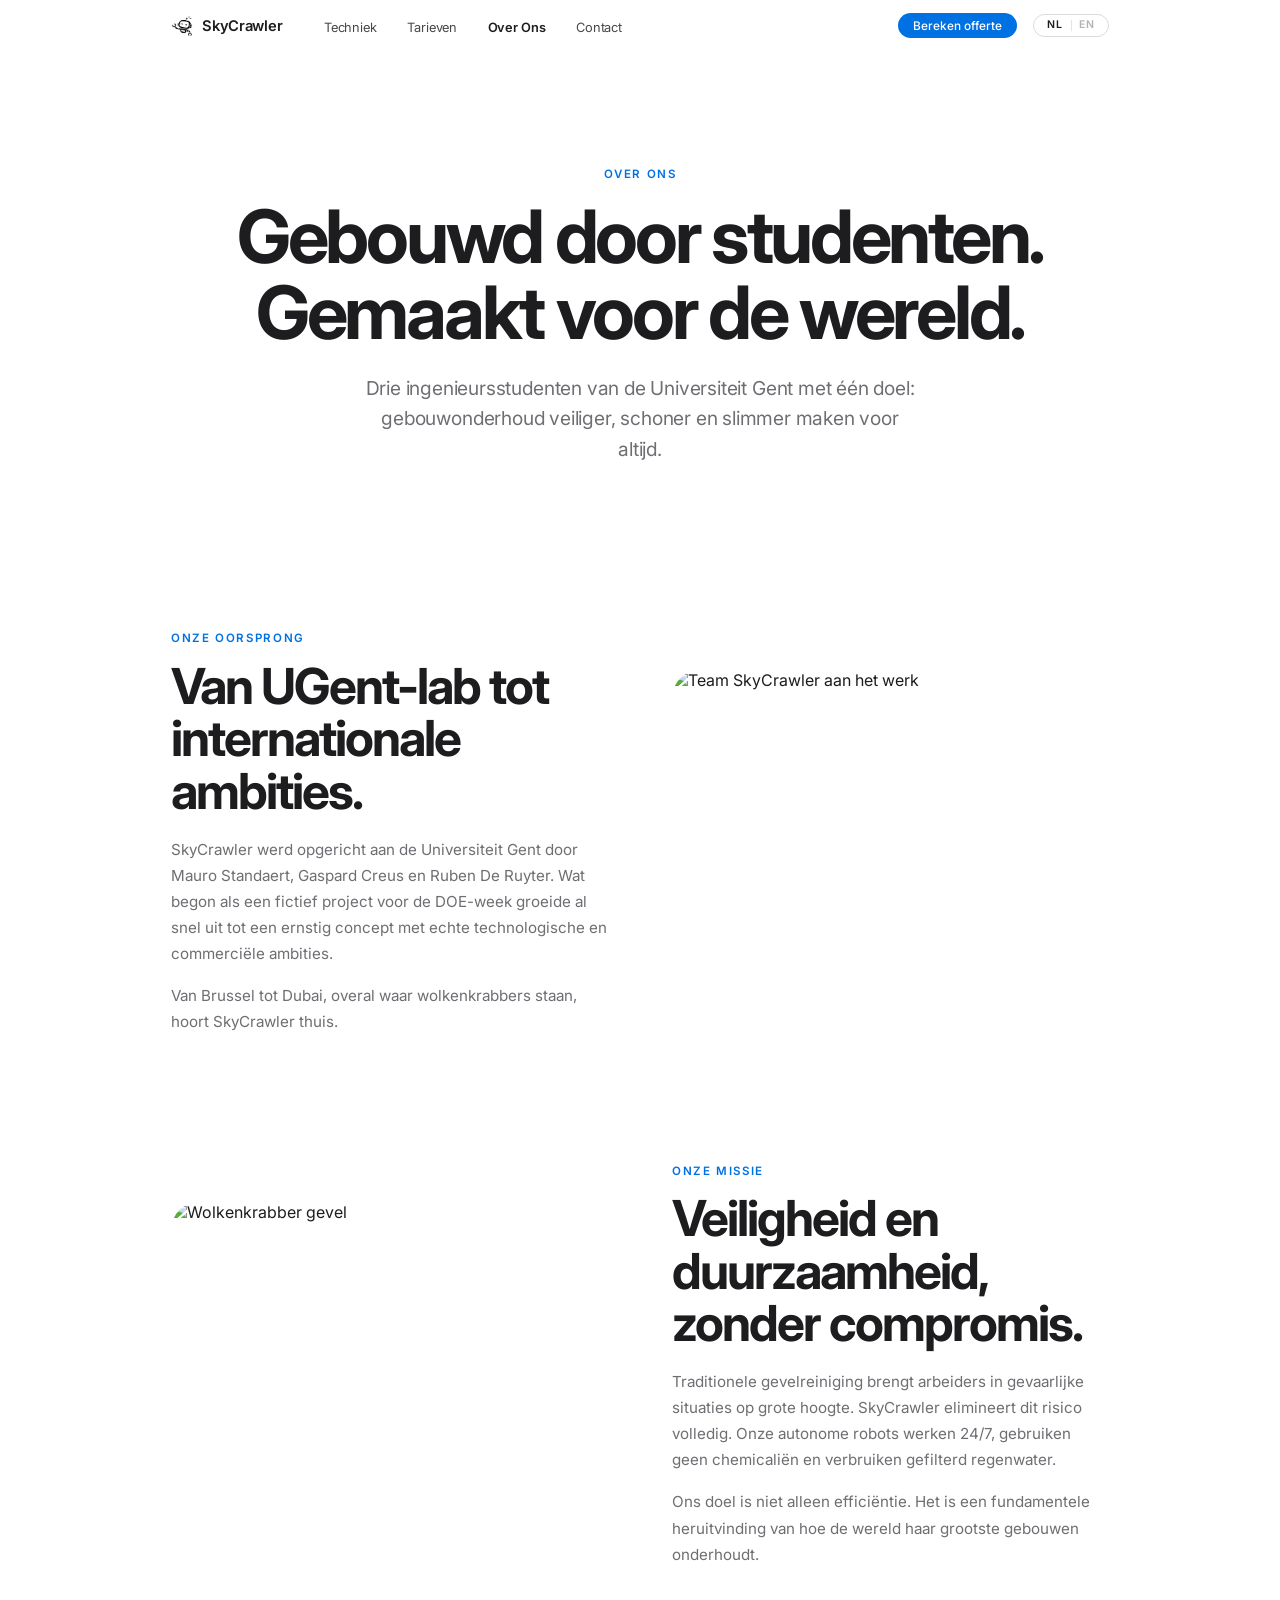
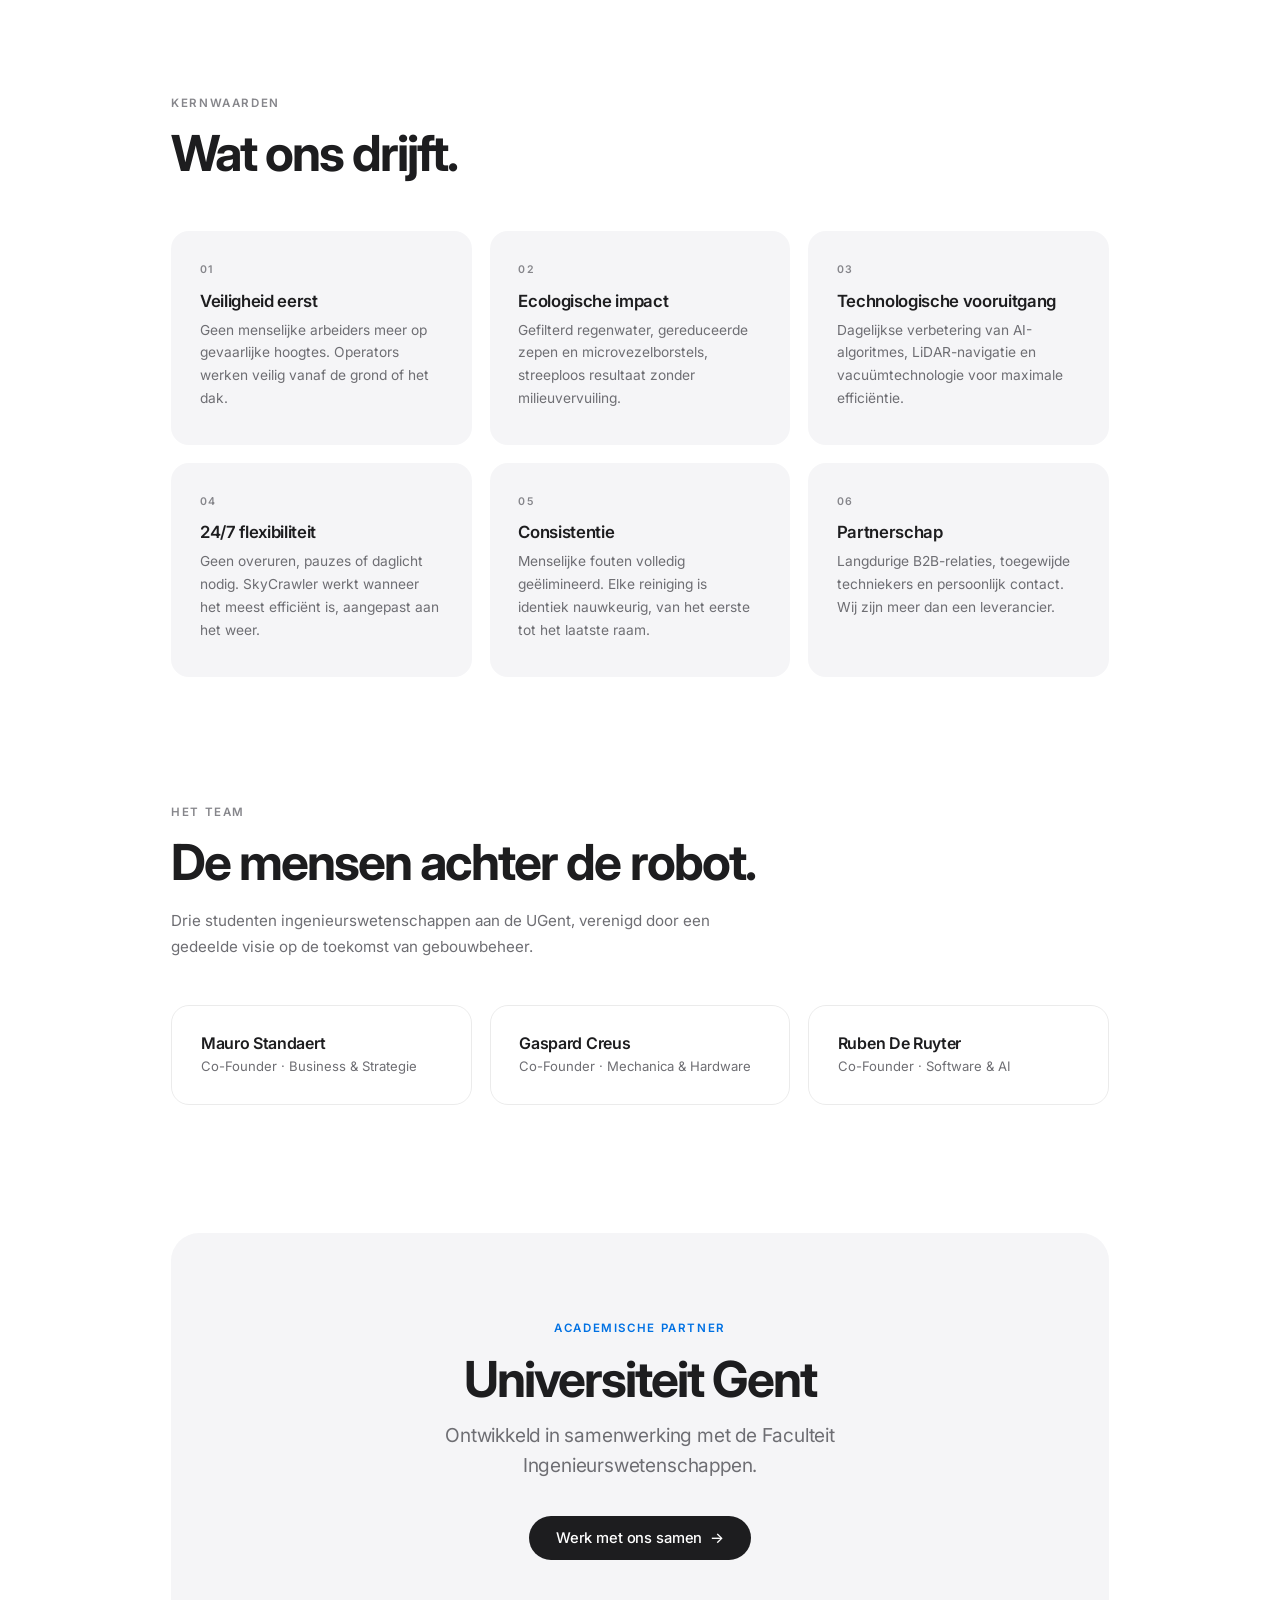
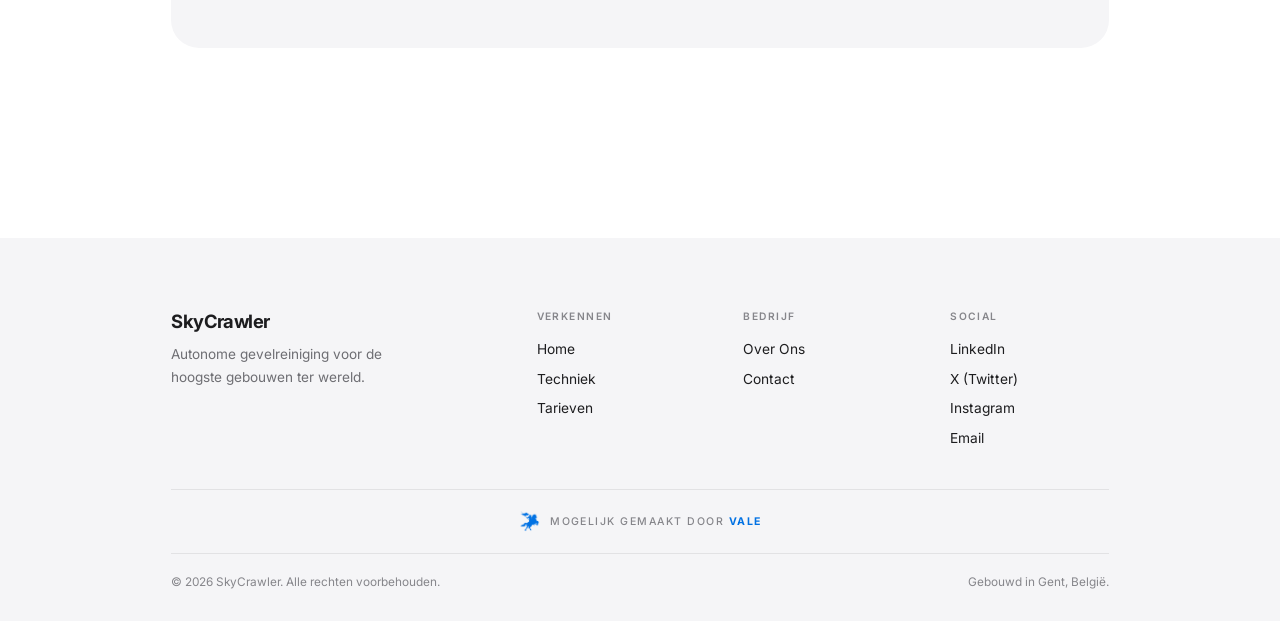
==== commit cdfea69b: "em-dash removal" ====
--- a/businessplan.html
+++ b/businessplan.html
@@ -3,7 +3,7 @@
 <head>
   <meta charset="UTF-8" />
   <meta name="viewport" content="width=device-width, initial-scale=1.0" />
-  <title>SkyCrawler — Over Ons</title>
+  <title>SkyCrawler | Over Ons</title>
   <meta name="description" content="Drie ingenieursstudenten van de Universiteit Gent met één doel: gebouwonderhoud veiliger, schoner en slimmer maken." />
   <link rel="icon" type="image/png" href="black_robot_logo_transparent.png">
   <link rel="preconnect" href="https://fonts.googleapis.com">
@@ -78,9 +78,9 @@
           </p>
           <p class="body-txt reveal">
             <span class="t"
-              data-nl="Van Brussel tot Dubai — overal waar wolkenkrabbers staan, hoort SkyCrawler thuis."
-              data-en="From Brussels to Dubai — wherever skyscrapers stand, SkyCrawler belongs.">
-              Van Brussel tot Dubai — overal waar wolkenkrabbers staan, hoort SkyCrawler thuis.
+              data-nl="Van Brussel tot Dubai, overal waar wolkenkrabbers staan, hoort SkyCrawler thuis."
+              data-en="From Brussels to Dubai, wherever skyscrapers stand, SkyCrawler belongs.">
+              Van Brussel tot Dubai, overal waar wolkenkrabbers staan, hoort SkyCrawler thuis.
             </span>
           </p>
         </div>
@@ -106,9 +106,9 @@
           </p>
           <p class="body-txt reveal">
             <span class="t"
-              data-nl="Ons doel is niet alleen efficiëntie — het is een fundamentele heruitvinding van hoe de wereld haar grootste gebouwen onderhoudt."
-              data-en="Our goal is not just efficiency — it is a fundamental reinvention of how the world maintains its tallest buildings.">
-              Ons doel is niet alleen efficiëntie — het is een fundamentele heruitvinding van hoe de wereld haar grootste gebouwen onderhoudt.
+              data-nl="Ons doel is niet alleen efficiëntie. Het is een fundamentele heruitvinding van hoe de wereld haar grootste gebouwen onderhoudt."
+              data-en="Our goal is not just efficiency. It is a fundamental reinvention of how the world maintains its tallest buildings.">
+              Ons doel is niet alleen efficiëntie. Het is een fundamentele heruitvinding van hoe de wereld haar grootste gebouwen onderhoudt.
             </span>
           </p>
         </div>
@@ -133,8 +133,8 @@
           <p class="value-idx">02</p>
           <h3 class="value-title"><span class="t" data-nl="Ecologische impact" data-en="Ecological impact">Ecologische impact</span></h3>
           <p class="value-body"><span class="t"
-            data-nl="Gefilterd regenwater, gereduceerde zepen en microvezelborstels — streeploos resultaat zonder milieuvervuiling."
-            data-en="Filtered rainwater, reduced soaps and microfibre brushes — streak-free results without environmental pollution.">Gefilterd regenwater, gereduceerde zepen en microvezelborstels — streeploos resultaat zonder milieuvervuiling.</span></p>
+            data-nl="Gefilterd regenwater, gereduceerde zepen en microvezelborstels, streeploos resultaat zonder milieuvervuiling."
+            data-en="Filtered rainwater, reduced soaps and microfibre brushes, streak-free results without environmental pollution.">Gefilterd regenwater, gereduceerde zepen en microvezelborstels, streeploos resultaat zonder milieuvervuiling.</span></p>
         </div>
         <div class="value-card reveal" style="transition-delay:.1s">
           <p class="value-idx">03</p>
--- a/style.css
+++ b/style.css
@@ -1,5 +1,5 @@
 /* ═══════════════════════════════════════════
-   SkyCrawler V2 — Design System
+   SkyCrawler V2 - Design System
    Light, minimal, Apple-inspired
    ═══════════════════════════════════════════ */
 
@@ -54,6 +54,11 @@
   transition: border-color 0.3s ease, background 0.3s ease;
 }
 .nav.scrolled { border-bottom-color: var(--hairline); background: rgba(255, 255, 255, 0.85); }
+.nav.nav-clear {
+  background: transparent;
+  -webkit-backdrop-filter: none; backdrop-filter: none;
+  border-bottom-color: transparent;
+}
 .nav-inner {
   max-width: 1040px; margin: 0 auto; height: 100%;
   padding: 0 max(22px, 4vw);
@@ -193,6 +198,23 @@
 .card-white {
   background: #fff; border: 1px solid var(--hairline); border-radius: var(--radius);
   padding: clamp(1.8rem, 3vw, 2.6rem);
+}
+
+/* ── WATERCOLOR HERO (homepage) ── */
+.hero-full {
+  position: relative;
+  min-height: min(92vh, 860px);
+  display: flex; flex-direction: column; justify-content: center;
+  background: #fff url('ChatGPT%20Image%202%20jul%202026%2C%2019_45_48.png') center top / cover no-repeat;
+}
+.hero-full::after {
+  content: ''; position: absolute; left: 0; right: 0; bottom: 0; height: 26%;
+  background: linear-gradient(to bottom, rgba(255, 255, 255, 0) 0%, #fff 100%);
+  pointer-events: none;
+}
+.hero-full > .wrap { position: relative; z-index: 2; }
+@media (max-width: 600px) {
+  .hero-full { min-height: 78vh; }
 }
 
 /* ── HERO (shared) ── */
@@ -426,6 +448,30 @@
 
 /* ── FOOTER ── */
 .footer { background: var(--panel); margin-top: clamp(4rem, 8vw, 7rem); }
+
+/* City skyline variant (homepage) - full-bleed skyline backdrop, frosted panel on top */
+.footer.footer-city {
+  background: #fff;
+  position: relative; overflow: hidden;
+  padding: clamp(3.5rem, 7vw, 6rem) 0 clamp(2.5rem, 5vw, 4rem);
+}
+.footer-city .city-svg {
+  position: absolute; inset: 0;
+  width: 100%; height: 100%;
+  display: block;
+}
+.footer-city .footer-inner {
+  position: relative; z-index: 2;
+  background: rgba(255, 255, 255, 0.55);
+  -webkit-backdrop-filter: blur(22px) saturate(150%);
+  backdrop-filter: blur(22px) saturate(150%);
+  border: 1px solid rgba(255, 255, 255, 0.75);
+  border-radius: 28px;
+  box-shadow: 0 24px 70px rgba(16, 42, 90, 0.14);
+  margin: 0 auto;
+  width: calc(100% - max(32px, 4vw));
+  max-width: 1140px;
+}
 .footer-inner { max-width: 1040px; margin: 0 auto; padding: clamp(3rem, 6vw, 4.5rem) max(22px, 4vw) 2rem; }
 .footer-grid {
   display: grid; grid-template-columns: 2fr 1fr 1fr 1fr; gap: 2rem 3rem;
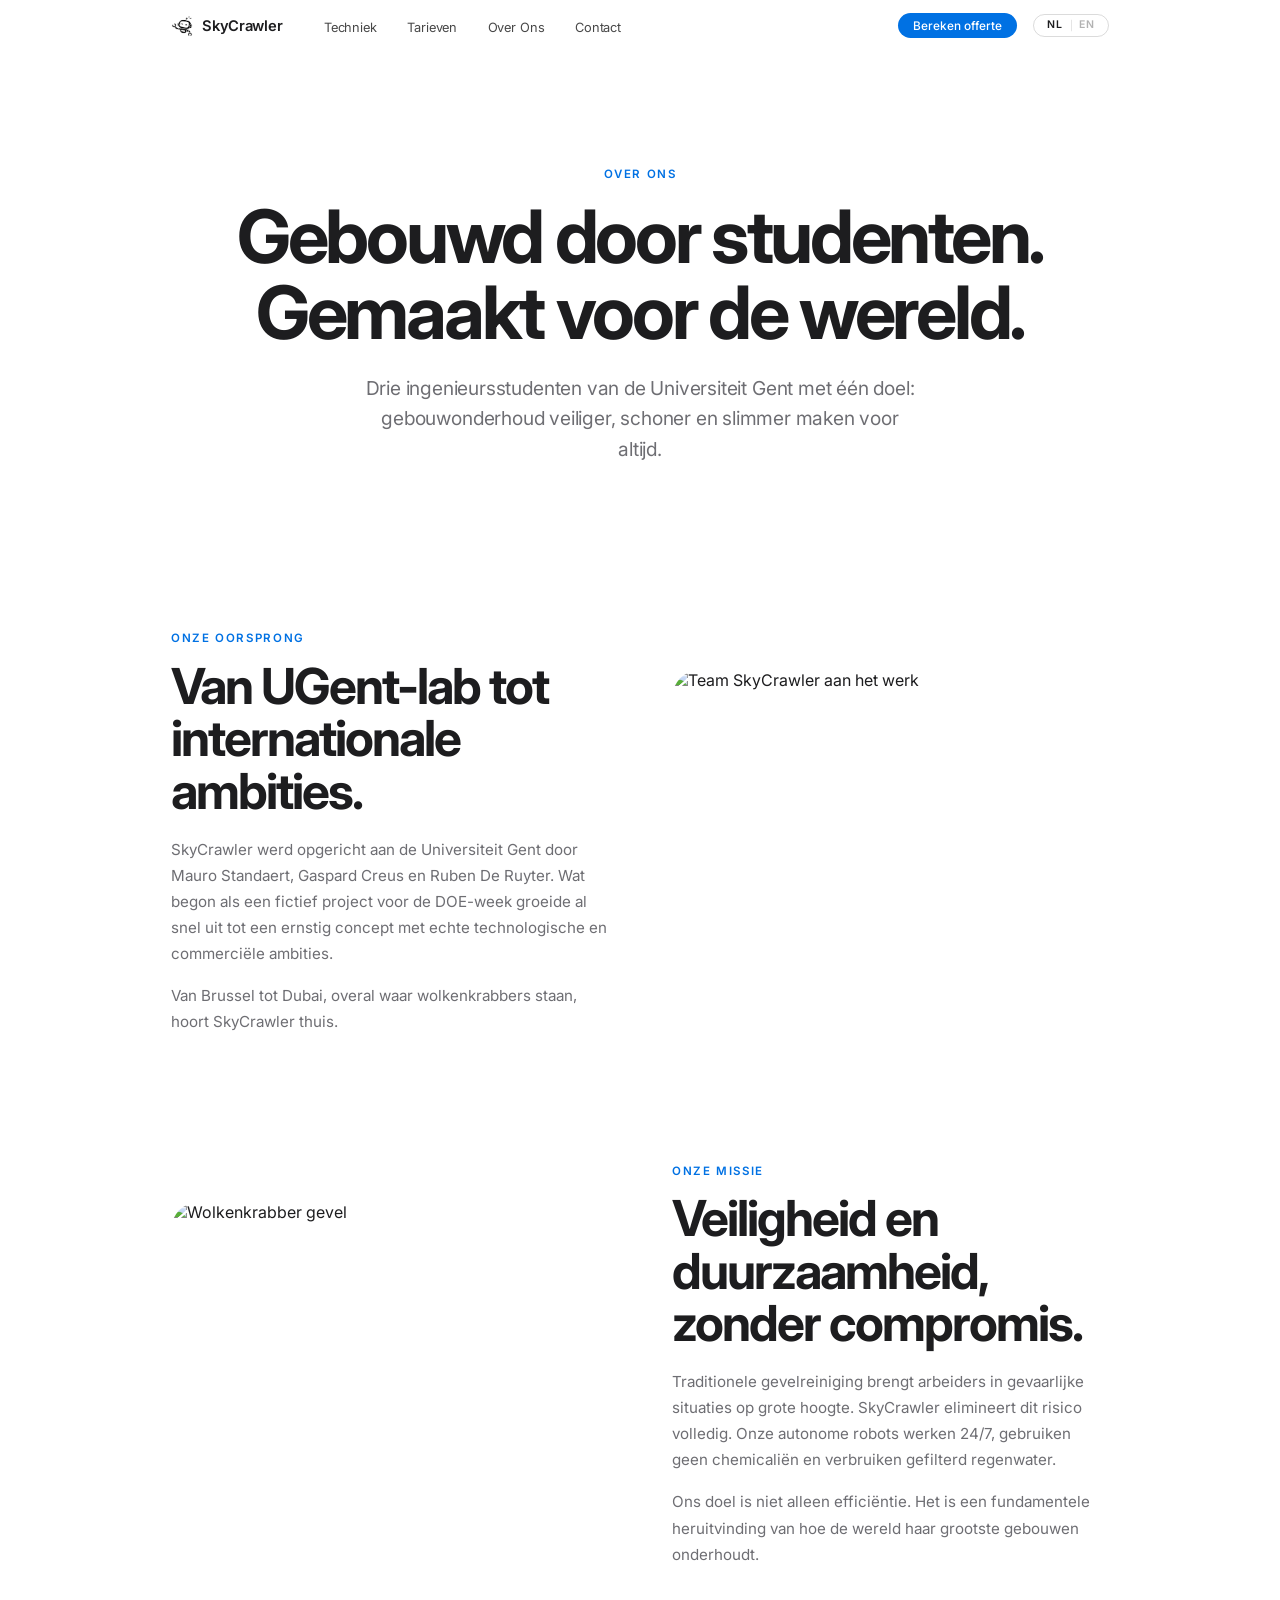
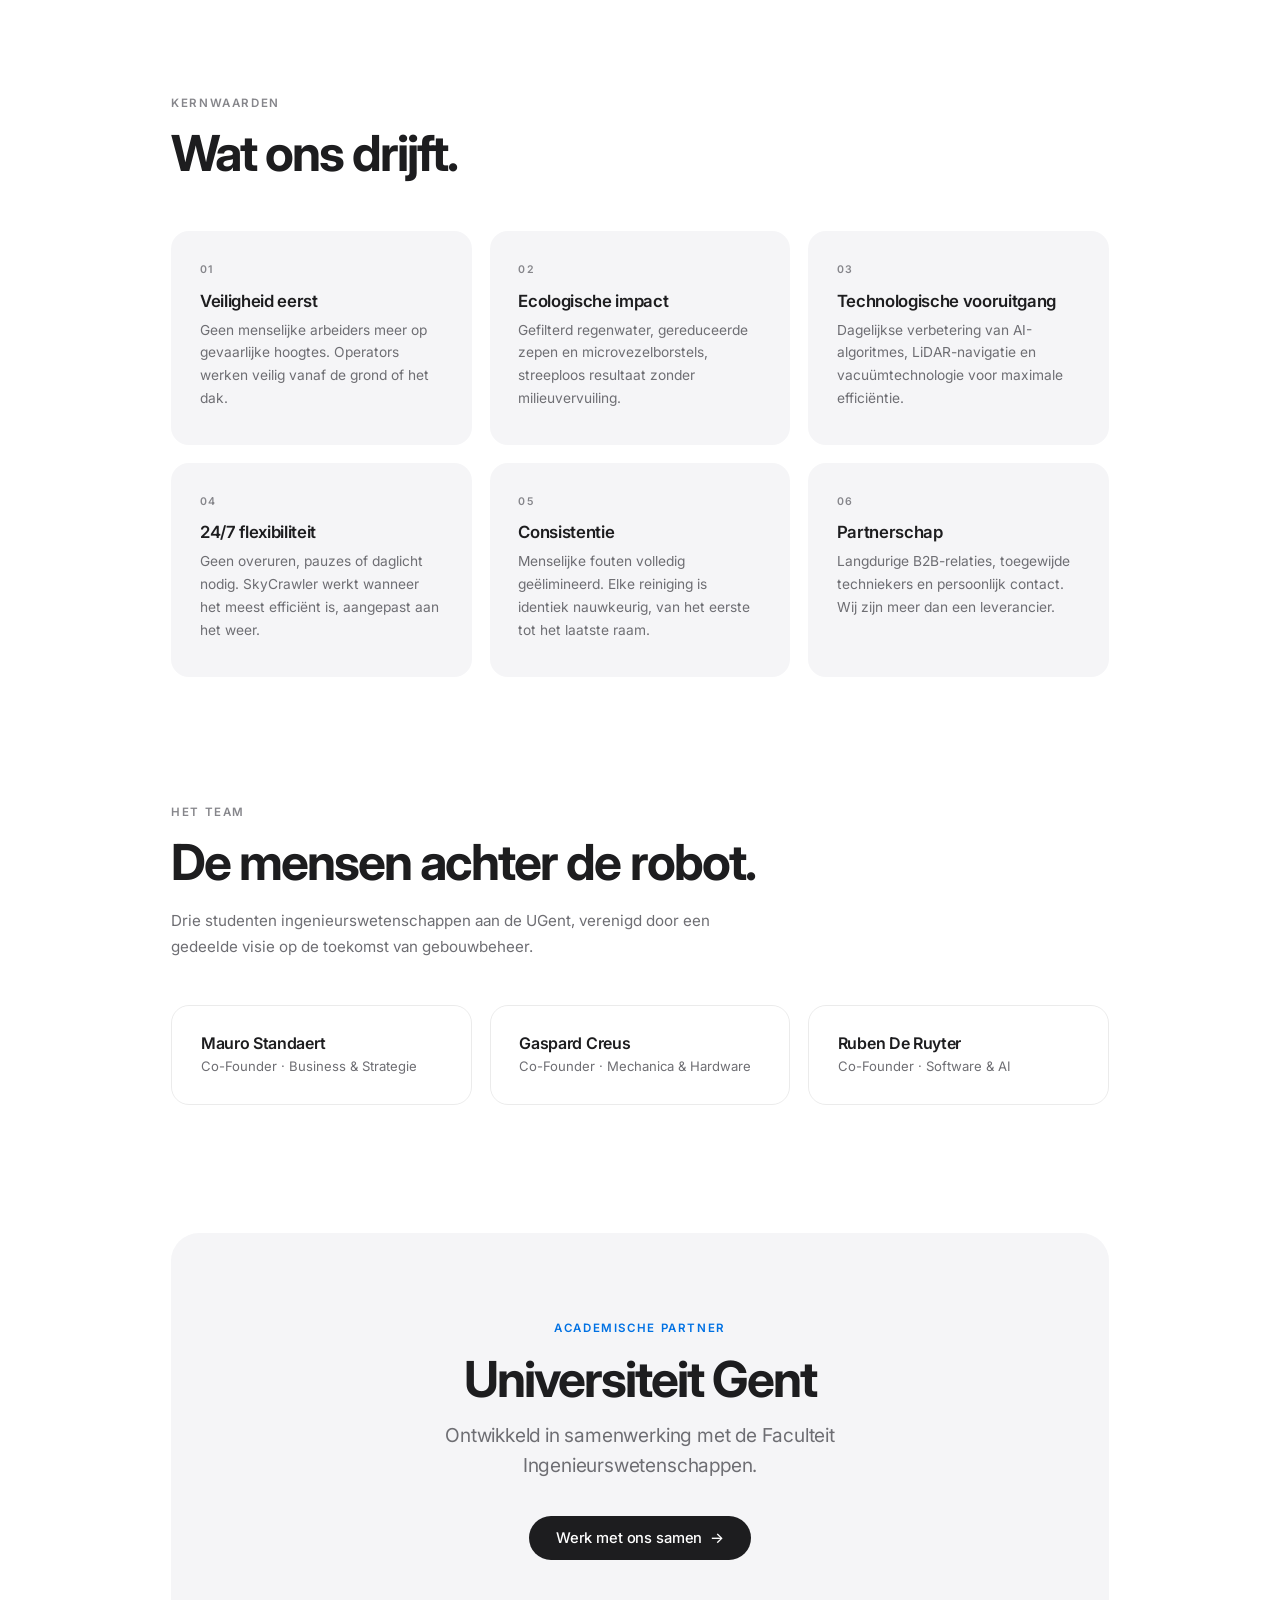
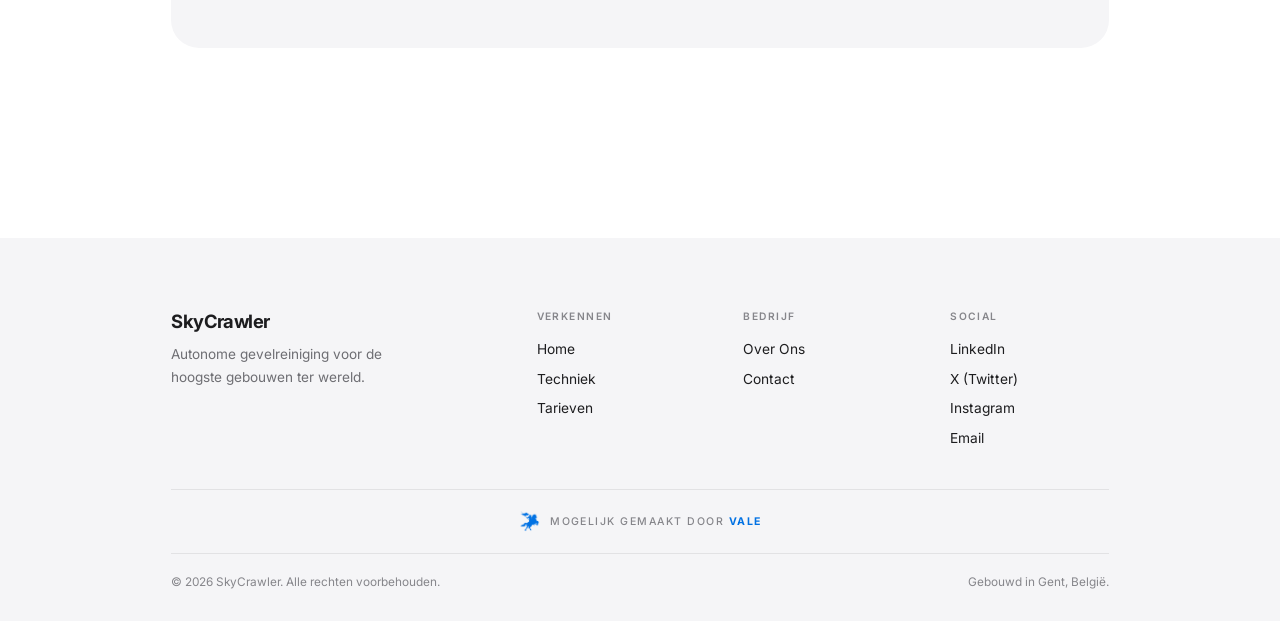
==== commit dd05424c: "update" ====
--- a/businessplan.html
+++ b/businessplan.html
@@ -15,18 +15,18 @@
 
   <header class="nav">
     <div class="nav-inner">
-      <a class="nav-brand" href="index.html">
+      <a class="nav-brand" href="./">
         <img src="black_robot_logo_transparent.png" alt="SkyCrawler logo">
         <span>SkyCrawler</span>
       </a>
       <ul class="nav-links">
-        <li><a href="techniek.html"><span class="t" data-nl="Techniek" data-en="Technology">Techniek</span></a></li>
-        <li><a href="tarieven.html"><span class="t" data-nl="Tarieven" data-en="Pricing">Tarieven</span></a></li>
-        <li><a href="businessplan.html"><span class="t" data-nl="Over Ons" data-en="About Us">Over Ons</span></a></li>
-        <li><a href="contact.html">Contact</a></li>
+        <li><a href="techniek"><span class="t" data-nl="Techniek" data-en="Technology">Techniek</span></a></li>
+        <li><a href="tarieven"><span class="t" data-nl="Tarieven" data-en="Pricing">Tarieven</span></a></li>
+        <li><a href="businessplan"><span class="t" data-nl="Over Ons" data-en="About Us">Over Ons</span></a></li>
+        <li><a href="contact">Contact</a></li>
       </ul>
       <div class="nav-right">
-        <a class="nav-cta" href="tarieven.html#calculator"><span class="t" data-nl="Bereken offerte" data-en="Get a quote">Bereken offerte</span></a>
+        <a class="nav-cta" href="tarieven#calculator"><span class="t" data-nl="Bereken offerte" data-en="Get a quote">Bereken offerte</span></a>
         <div class="lang-toggle">
           <button class="lang-btn active" data-lang="nl">NL</button>
           <span class="lang-sep">|</span>
@@ -37,11 +37,11 @@
     </div>
   </header>
   <div class="mobile-menu">
-    <a href="index.html">Home</a>
-    <a href="techniek.html"><span class="t" data-nl="Techniek" data-en="Technology">Techniek</span></a>
-    <a href="tarieven.html"><span class="t" data-nl="Tarieven" data-en="Pricing">Tarieven</span></a>
-    <a href="businessplan.html"><span class="t" data-nl="Over Ons" data-en="About Us">Over Ons</span></a>
-    <a href="contact.html">Contact</a>
+    <a href="./">Home</a>
+    <a href="techniek"><span class="t" data-nl="Techniek" data-en="Technology">Techniek</span></a>
+    <a href="tarieven"><span class="t" data-nl="Tarieven" data-en="Pricing">Tarieven</span></a>
+    <a href="businessplan"><span class="t" data-nl="Over Ons" data-en="About Us">Over Ons</span></a>
+    <a href="contact">Contact</a>
   </div>
 
   <!-- ══ HERO ══ -->
@@ -210,7 +210,7 @@
             Ontwikkeld in samenwerking met de Faculteit Ingenieurswetenschappen.
           </span>
         </p>
-        <a href="contact.html" class="btn btn-dark"><span class="t" data-nl="Werk met ons samen" data-en="Work with us">Werk met ons samen</span> <span class="arr">→</span></a>
+        <a href="contact" class="btn btn-dark"><span class="t" data-nl="Werk met ons samen" data-en="Work with us">Werk met ons samen</span> <span class="arr">→</span></a>
       </div>
     </div>
   </section>
